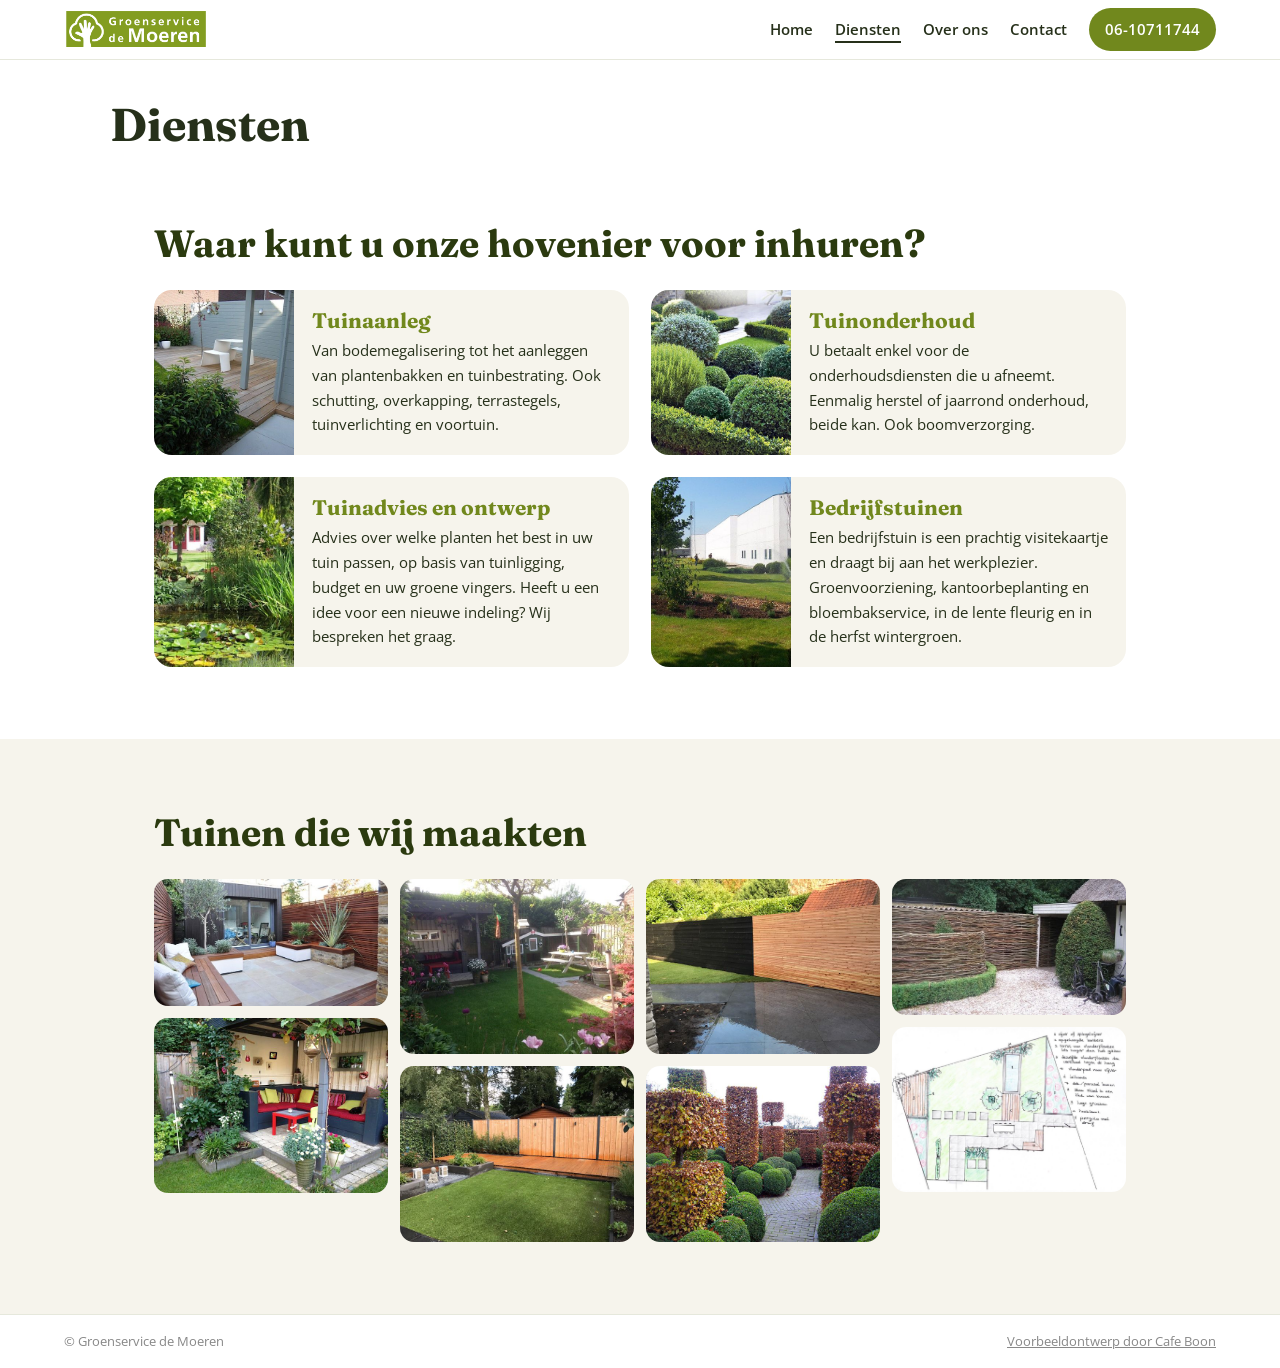
==== aanbod.html @ a2a8775b "Website opgedeeld in meerdere pagina's" ====
<!doctype html>
<html lang="nl">
<head>
<meta charset="utf-8">
<meta name="viewport" content="width=device-width, initial-scale=1">
<title>Diensten | Groenservice de Moeren</title>
<meta name="description" content="Groenservice de Moeren, hovenier uit Effen bij Breda. Tuinontwerp, aanleg, onderhoud en boomverzorging, met een vast aanspreekpunt en geen voorrijkosten in regio Breda.">
<meta name="robots" content="noindex">
<link rel="icon" href="images/favicon.png">
<meta property="og:title" content="Groenservice de Moeren, hovenier uit Breda">
<meta property="og:description" content="Ontwerp, aanleg en onderhoud van uw tuin.">
<meta property="og:image" content="https://groenservicedemoeren.cafeboon.com/images/og.jpg">
<link rel="preconnect" href="https://fonts.googleapis.com">
<link rel="preconnect" href="https://fonts.gstatic.com" crossorigin>
<link href="https://fonts.googleapis.com/css2?family=Fraunces:opsz,wght@9..144,600;9..144,700&family=Open+Sans:wght@400;600;700&display=swap" rel="stylesheet">
<link rel="stylesheet" href="style.css">
</head>
<body>
<header class="top">
<a href="index.html"><img alt="Groenservice de Moeren" height="42" src="images/logo.png" width="150"/></a>
<nav><a href="index.html">Home</a><a aria-current="page" href="aanbod.html">Diensten</a><a href="over.html">Over ons</a><a href="contact.html">Contact</a><a class="call" href="tel:+31610711744">06-10711744</a></nav>
</header>
<div aria-label="Pagina's" class="sn-bar" role="navigation"><a class="sn-link" href="index.html">Home</a><a aria-current="page" class="sn-link" href="aanbod.html">Diensten</a><a class="sn-link" href="over.html">Over ons</a><a class="sn-link" href="contact.html">Contact</a></div>
<div class="sn-head"><h1>Diensten</h1></div>
<section class="wrap" id="diensten">
<h2>Waar kunt u onze hovenier voor inhuren?</h2>
<div class="cards">
<article><img alt="Nieuw aangelegde tuin met houten vlonder" loading="lazy" src="images/aanleg2.jpg"/><div><h3>Tuinaanleg</h3><p>Van bodemegalisering tot het aanleggen van plantenbakken en tuinbestrating. Ook schutting, overkapping, terrastegels, tuinverlichting en voortuin.</p></div></article>
<article><img alt="Gesnoeide buxushagen en bollen" loading="lazy" src="images/onderhoud3.jpg"/><div><h3>Tuinonderhoud</h3><p>U betaalt enkel voor de onderhoudsdiensten die u afneemt. Eenmalig herstel of jaarrond onderhoud, beide kan. Ook boomverzorging.</p></div></article>
<article><img alt="Tuin met vijver en beplanting" loading="lazy" src="images/advies2.jpg"/><div><h3>Tuinadvies en ontwerp</h3><p>Advies over welke planten het best in uw tuin passen, op basis van tuinligging, budget en uw groene vingers. Heeft u een idee voor een nieuwe indeling? Wij bespreken het graag.</p></div></article>
<article><img alt="Bedrijfstuin bij een bedrijfspand" loading="lazy" src="images/bedrijf1.jpg"/><div><h3>Bedrijfstuinen</h3><p>Een bedrijfstuin is een prachtig visitekaartje en draagt bij aan het werkplezier. Groenvoorziening, kantoorbeplanting en bloembakservice, in de lente fleurig en in de herfst wintergroen.</p></div></article>
</div>
</section>
<section class="band" id="tuinen">
<div class="wrap">
<h2>Tuinen die wij maakten</h2>
<div class="gal">
<img alt="Moderne tuin met houten zitbank en overkapping" loading="lazy" src="images/aanleg6.jpg"/>
<img alt="Tuin met overdekt zitje" loading="lazy" src="images/aanleg5.jpg"/>
<img alt="Lange tuin met tuinhuis en picknicktafel" loading="lazy" src="images/aanleg3.jpg"/>
<img alt="Tuin met houten schutting en vlonder" loading="lazy" src="images/img2446.jpg"/>
<img alt="Tuin met tweekleurige schutting en tegels" loading="lazy" src="images/img6412.jpg"/>
<img alt="Gevormde beuken en buxus" loading="lazy" src="images/onderhoud5.jpg"/>
<img alt="Gevlochten wilgentenen schutting" loading="lazy" src="images/wilg.jpg"/>
<img alt="Getekend tuinontwerp" loading="lazy" src="images/ontwerp.jpg"/>
</div>
</div>
</section>
<footer>
<span>© Groenservice de Moeren</span>
<a href="https://cafeboon.com" rel="noopener" target="_blank">Voorbeeldontwerp door Cafe Boon</a>
</footer>
</body></html>
---- style.css ----
:root{--g:#71881d;--g2:#839d22;--dk:#2b3a0f;--cream:#f6f4ec;--ink:#26301a;--m:#667052}
*{box-sizing:border-box}html{scroll-behavior:smooth}
body{margin:0;font-family:'Open Sans',sans-serif;color:var(--ink);line-height:1.65;background:#fff}
h1,h2,h3{font-family:'Fraunces',serif;line-height:1.15}
img{max-width:100%;display:block}
.top{position:sticky;top:0;z-index:10;display:flex;justify-content:space-between;align-items:center;padding:8px 5vw;background:#fff;border-bottom:1px solid #e6e8dc}
.top img{height:40px;width:auto}
nav{display:flex;align-items:center;gap:22px}
nav a{color:var(--ink);text-decoration:none;font-weight:600;font-size:15px}
nav a.call{background:var(--g);color:#fff;padding:9px 16px;border-radius:99px}
.hero{display:grid;grid-template-columns:1.1fr 1fr;gap:48px;align-items:center;padding:64px 5vw;background:var(--cream)}
.tag{color:var(--g);font-weight:700;font-size:14px;margin:0 0 10px}
h1{font-size:clamp(30px,4.2vw,50px);margin:0 0 16px;color:var(--dk)}
.hero p{font-size:18px}
.ticks{list-style:none;padding:0;margin:18px 0;display:grid;grid-template-columns:1fr 1fr;gap:8px 18px}
.ticks li{padding-left:26px;position:relative;font-weight:600;font-size:15px}
.ticks li:before{content:"";position:absolute;left:0;top:7px;width:14px;height:14px;border-radius:50% 0 50% 50%;background:var(--g2);transform:rotate(-45deg)}
.hero-img img{width:100%;aspect-ratio:4/3;object-fit:cover;border-radius:200px 24px 200px 24px;box-shadow:0 20px 40px rgba(60,80,20,.2)}
.actions{display:flex;flex-wrap:wrap;gap:12px;margin-top:22px}
.btn{display:inline-block;background:var(--g);color:#fff;font-weight:700;text-decoration:none;padding:13px 24px;border-radius:99px;border:2px solid var(--g)}
.btn.ghost{background:transparent;color:var(--g)}
.wrap{max-width:1100px;margin:0 auto;padding:72px 5vw}
h2{font-size:clamp(26px,3.2vw,38px);margin:0 0 24px;color:var(--dk)}
.cards{display:grid;grid-template-columns:1fr 1fr;gap:22px}
.cards article{display:grid;grid-template-columns:140px 1fr;gap:18px;background:var(--cream);border-radius:18px;overflow:hidden;align-items:stretch}
.cards img{width:140px;height:100%;object-fit:cover}
.cards div{padding:18px 18px 18px 0}
h3{margin:0 0 6px;font-size:21px;color:var(--g)}.cards p{margin:0;font-size:15px}
.band{background:var(--cream)}
.gal{columns:4;column-gap:12px}
.gal img{width:100%;margin-bottom:12px;border-radius:14px;break-inside:avoid}
.two{display:grid;grid-template-columns:1.1fr 1fr;gap:48px;align-items:center}
blockquote{margin:22px 0 0;padding-left:18px;border-left:5px solid var(--g2);font-style:italic}
cite{display:block;font-style:normal;font-weight:700;font-size:14px;margin-top:6px;color:var(--m)}
.steps{counter-reset:s;list-style:none;padding:0;margin:0;display:grid;gap:12px}
.steps li{counter-increment:s;background:var(--cream);border-radius:14px;padding:14px 16px 14px 62px;position:relative;font-weight:600}
.steps li:before{content:counter(s);position:absolute;left:14px;top:50%;transform:translateY(-50%);width:34px;height:34px;border-radius:50%;background:var(--g);color:#fff;display:grid;place-items:center;font:700 16px Fraunces,serif}
.places{font-size:clamp(18px,2.2vw,24px);font-family:Fraunces,serif;color:var(--g);margin:0}
.contact{display:grid;grid-template-columns:1.1fr 1fr;gap:40px;align-items:center}
.phone{display:block;font:700 clamp(32px,5vw,52px) Fraunces,serif;color:var(--g);text-decoration:none}
.mail{font-weight:600;color:var(--ink);font-size:19px}
.lead{color:var(--m)}
.bus{border-radius:18px;width:100%}
footer{display:flex;justify-content:space-between;flex-wrap:wrap;gap:8px;padding:16px 5vw;font-size:13px;color:#888;border-top:1px solid #e6e8dc}
footer a{color:#888}
@media(max-width:860px){.hero,.two,.contact,.cards{grid-template-columns:1fr}.gal{columns:2}nav a:not(.call){display:none}.hero{padding:36px 5vw}.cards article{grid-template-columns:110px 1fr}.cards img{width:110px}}
/* sitenav:start */
.sn-bar{display:none;gap:6px;overflow-x:auto;white-space:nowrap;-webkit-overflow-scrolling:touch;padding:8px 12px;background:inherit;color:inherit;font:inherit;line-height:1.2;border-bottom:1px solid rgba(128,128,128,.35);box-sizing:border-box;max-width:100%}
.sn-bar a.sn-link{flex:0 0 auto;padding:9px 15px;border-radius:999px;color:inherit;text-decoration:none;font-size:15px;font-weight:600;letter-spacing:0;text-transform:none;margin:0}
.sn-bar a.sn-link[aria-current="page"]{background:rgba(128,128,128,.2);box-shadow:inset 0 -2px 0 currentColor}
@media(max-width:860px){.sn-bar{display:flex}}
nav a[aria-current="page"]:not(.cta):not(.btn):not(.call){text-decoration:underline;text-underline-offset:6px;text-decoration-thickness:2px}
.sn-head{max-width:1100px;margin:0 auto;padding:40px 20px 0;box-sizing:border-box}
.sn-head h1{margin:0;color:inherit;font-size:clamp(30px,5vw,46px);line-height:1.1}
.sn-cards{max-width:1100px;margin:0 auto;padding:40px 20px;display:grid;grid-template-columns:repeat(auto-fit,minmax(230px,1fr));gap:16px;box-sizing:border-box}
.sn-card{display:block;padding:20px 22px;border:1px solid rgba(128,128,128,.45);border-radius:10px;background:rgba(128,128,128,.07);color:inherit;text-decoration:none;min-width:0}
.sn-card strong{display:block;font-size:1.25em;margin:0 0 6px;color:inherit}
.sn-card span{display:block;opacity:.8;font-size:.95em;line-height:1.4}
.sn-card:hover,.sn-card:focus-visible{border-color:currentColor}
/* sitenav:end */
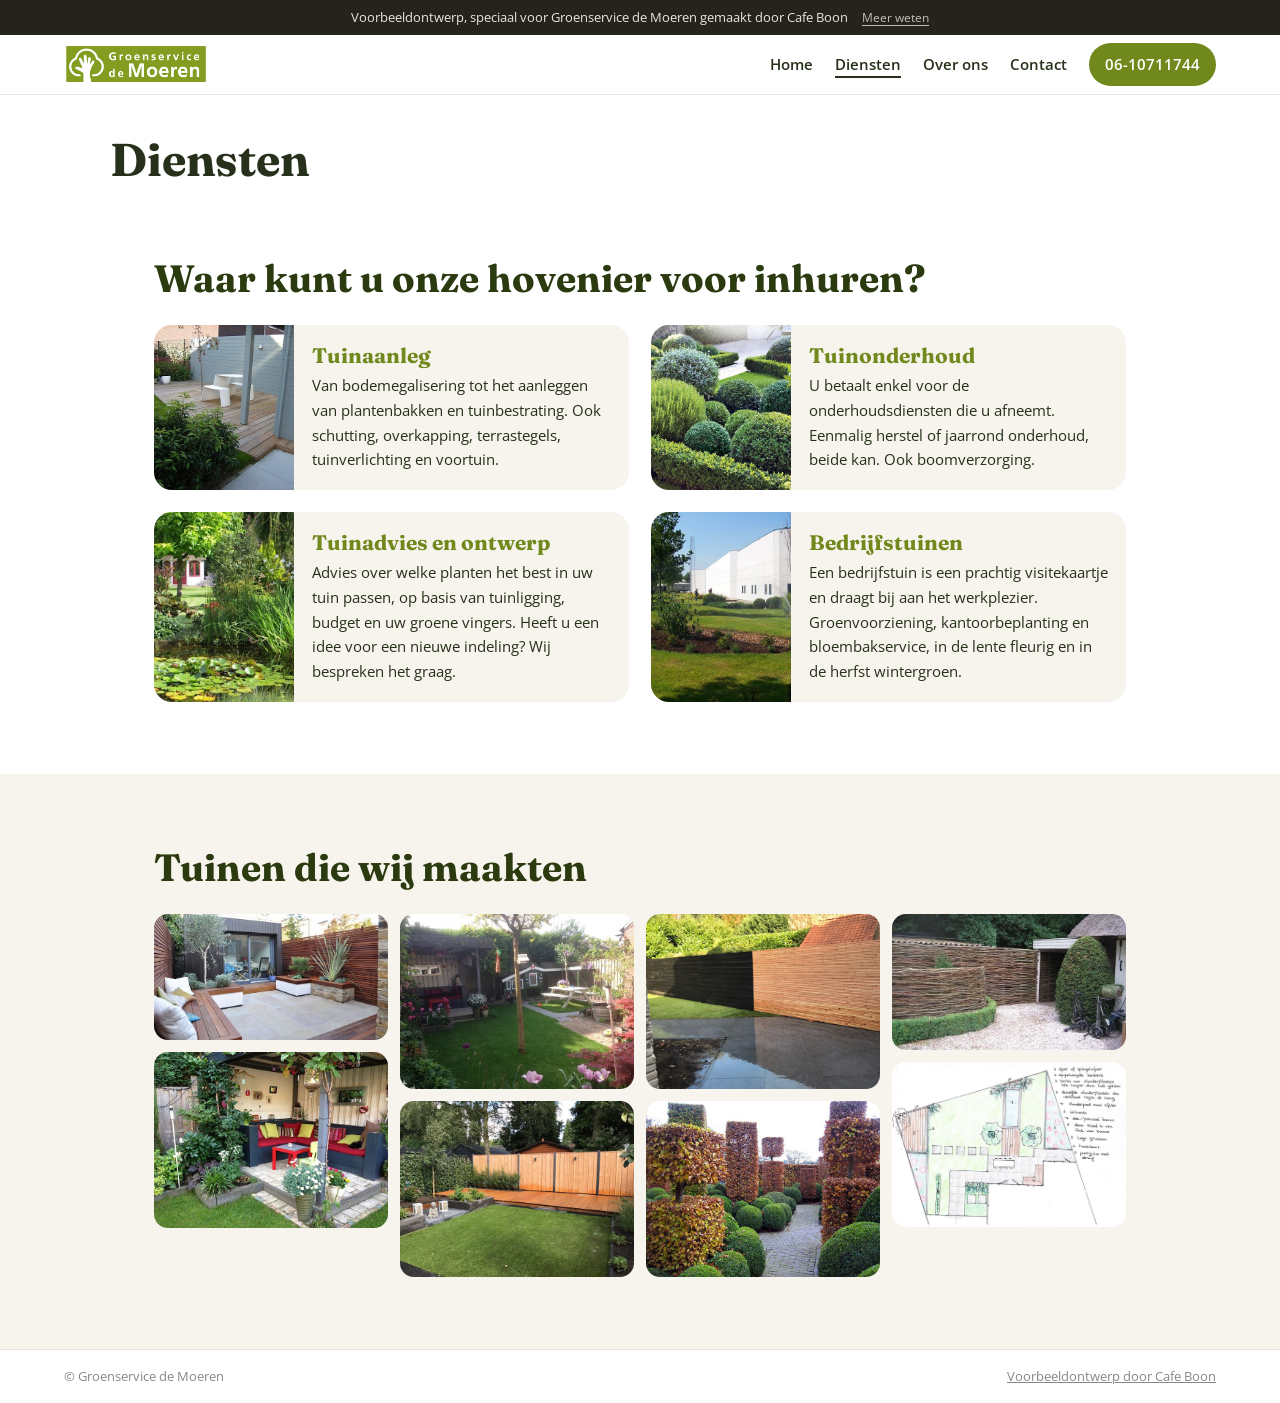
==== commit 7b01d225: "Werkende formulieren voor afspraken en aanvragen" ====
--- a/aanbod.html
+++ b/aanbod.html
@@ -16,6 +16,7 @@
 <link rel="stylesheet" href="style.css">
 </head>
 <body>
+<div class="vb-banner" role="note"><span>Voorbeeldontwerp, speciaal voor Groenservice de Moeren gemaakt door Cafe Boon</span><a href="https://cafeboon.com">Meer weten</a></div>
 <header class="top">
 <a href="index.html"><img alt="Groenservice de Moeren" height="42" src="images/logo.png" width="150"/></a>
 <nav><a href="index.html">Home</a><a aria-current="page" href="aanbod.html">Diensten</a><a href="over.html">Over ons</a><a href="contact.html">Contact</a><a class="call" href="tel:+31610711744">06-10711744</a></nav>
--- a/style.css
+++ b/style.css
@@ -58,3 +58,31 @@
 .sn-card span{display:block;opacity:.8;font-size:.95em;line-height:1.4}
 .sn-card:hover,.sn-card:focus-visible{border-color:currentColor}
 /* sitenav:end */
+/* voorbeeld-formulier:start */
+@layer sn{.sn-form button.btn{border:0;font:inherit;cursor:pointer;line-height:1.2}}
+.sn-formsec{padding:36px 0 72px}
+.sn-formwrap{max-width:1100px;margin:0 auto;padding:0 20px;box-sizing:border-box}
+.sn-formwrap>h2{margin:0 0 12px}
+.sn-formwrap>.sn-lead,.sn-formwrap>.sn-form,.sn-formwrap>.sn-done{max-width:720px}
+.sn-formwrap .sn-lead{margin:0 0 24px;opacity:.85}
+.sn-form{display:grid;grid-template-columns:1fr 1fr;gap:16px}
+.sn-field{display:flex;flex-direction:column;gap:6px;min-width:0;text-align:left}
+.sn-field.full{grid-column:1/-1}
+.sn-field label{font-size:14px;font-weight:600}
+.sn-field input,.sn-field select,.sn-field textarea{font:inherit;font-size:16px;line-height:1.4;color:inherit;background:rgba(128,128,128,.12);border:1px solid rgba(128,128,128,.55);border-radius:8px;padding:11px 12px;width:100%;box-sizing:border-box;min-width:0;max-width:100%;-webkit-appearance:none;appearance:none}
+.sn-field select{background-image:linear-gradient(45deg,transparent 50%,currentColor 50%),linear-gradient(135deg,currentColor 50%,transparent 50%);background-position:calc(100% - 20px) 50%,calc(100% - 15px) 50%;background-size:5px 5px;background-repeat:no-repeat;padding-right:38px}
+.sn-field select option{color:#111;background:#fff}
+.sn-field textarea{resize:vertical}
+.sn-field input:focus,.sn-field select:focus,.sn-field textarea:focus{outline:2px solid currentColor;outline-offset:1px}
+.sn-done{padding:28px;border:1px solid rgba(128,128,128,.55);border-radius:12px;background:rgba(128,128,128,.1)}
+.sn-done h2{margin:0 0 10px}
+.sn-done p{margin:0}
+.sn-done a{text-decoration:underline;text-underline-offset:3px;font-weight:600}
+.sn-formlink{padding:0 0 56px}
+@media(max-width:640px){.sn-form{grid-template-columns:1fr}.sn-formsec{padding:24px 0 56px}}
+/* voorbeeld-formulier:end */
+/* voorbeeldbanner:start */
+.vb-banner{display:flex;flex-wrap:wrap;justify-content:center;align-items:baseline;gap:2px 14px;padding:8px 16px;background:#26231f;color:#e9e6df;font-size:13px;line-height:1.45;letter-spacing:0;text-transform:none;font-weight:400;text-align:center;position:relative;z-index:1000}
+.vb-banner a{color:inherit;opacity:.8;text-decoration:underline;text-underline-offset:3px;font-size:12px;font-weight:400;white-space:nowrap;letter-spacing:0;text-transform:none}
+.vb-banner a:hover{opacity:1}
+/* voorbeeldbanner:end */
